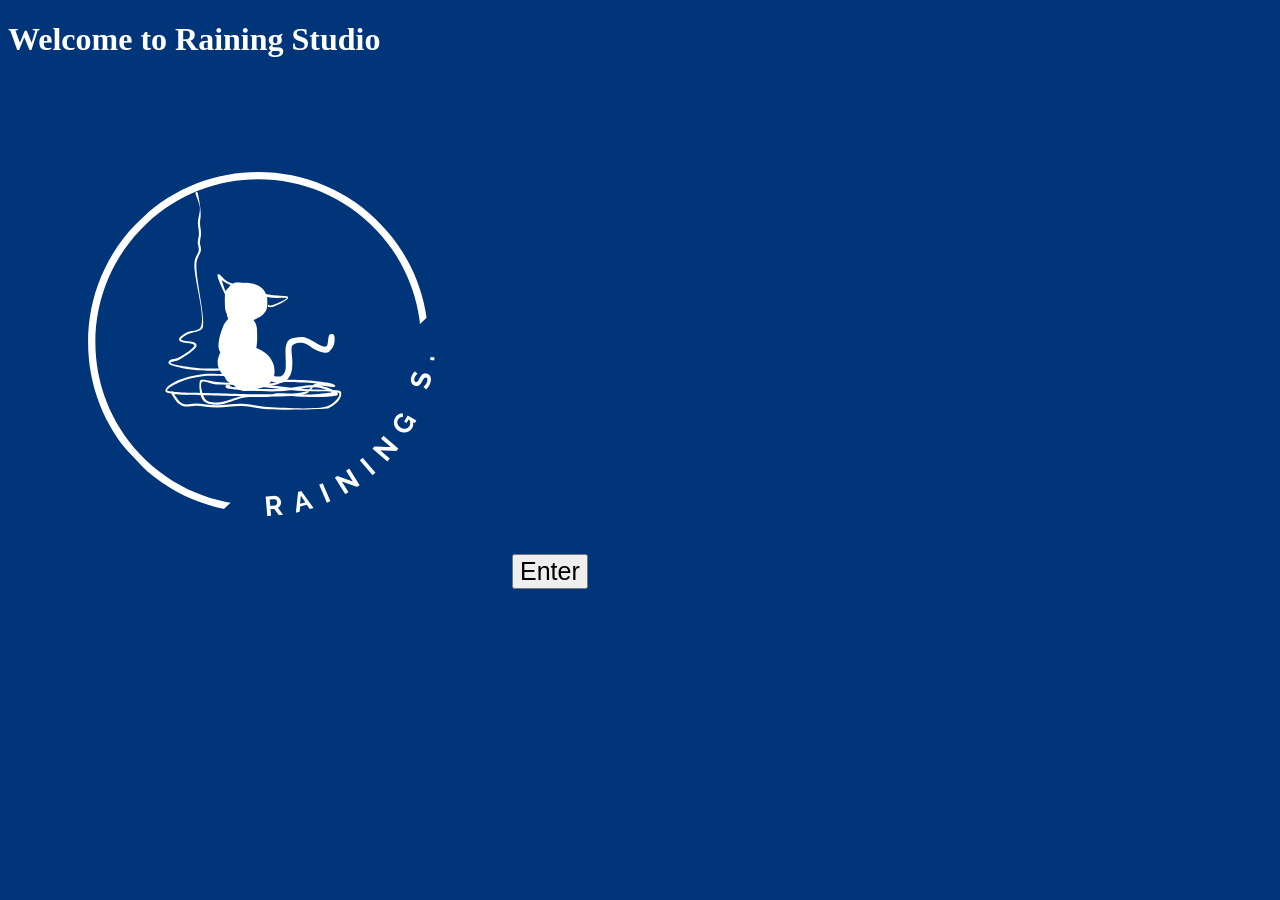
==== index.html @ 1766951b "updated" ====
<!DOCTYPE html>
<html>
<head>
  <title>Raining Studio</title>
  <link rel="stylesheet" href="style.css">
  <script src="script.js"></script>
  <link rel="icon" type="image/x-icon" href="./logo_square.png">
  <meta name="viewport" content="width=device-width, initial-scale=1.0">
</head>
<style media="screen">


</style>
<body class="center">
    <h1 style="color: white;">Welcome to Raining Studio</h1>
    <img src="./logo_square.png">
    <button onclick="document.location='./homepage.html'" style="font-size: 25px; color: black; ">Enter</button>
</body>
</html>
---- style.css ----
body {
  background-color: #00357a;
  
}
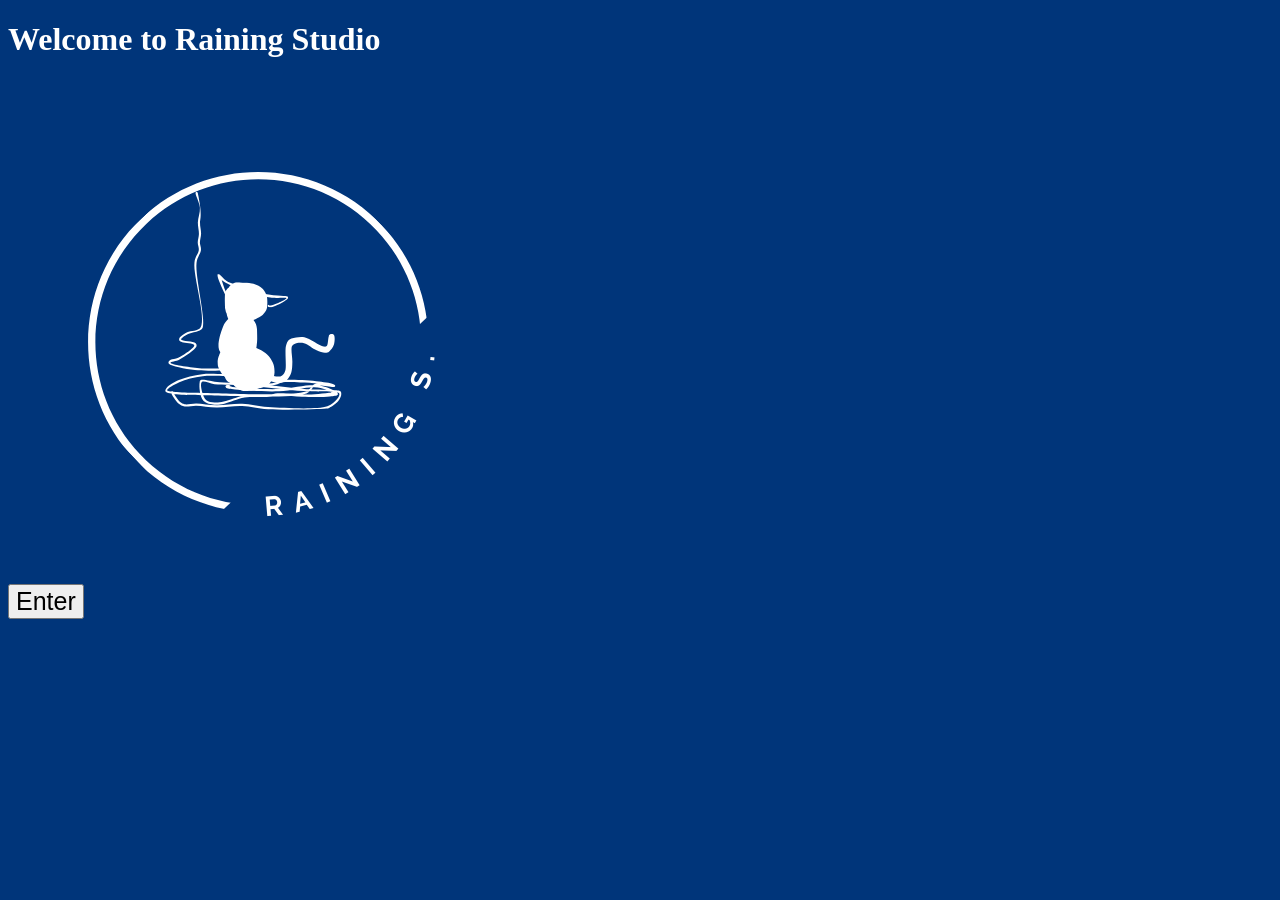
==== commit 631e9735: "updated" ====
--- a/index.html
+++ b/index.html
@@ -11,9 +11,9 @@
 
 
 </style>
-<body class="center">
+<body>
     <h1 style="color: white;">Welcome to Raining Studio</h1>
     <img src="./logo_square.png">
-    <button onclick="document.location='./homepage.html'" style="font-size: 25px; color: black; ">Enter</button>
+    <button class="center" onclick="document.location='./homepage.html'" style="font-size: 25px; color: black; ">Enter</button>
 </body>
 </html>
--- a/style.css
+++ b/style.css
@@ -3,3 +3,13 @@
   
 }
 
+img {
+  max-width: 100%;
+  height: auto;
+}
+
+.center {
+  display: flex;
+  justify-content: center;
+  align-items: center;
+}
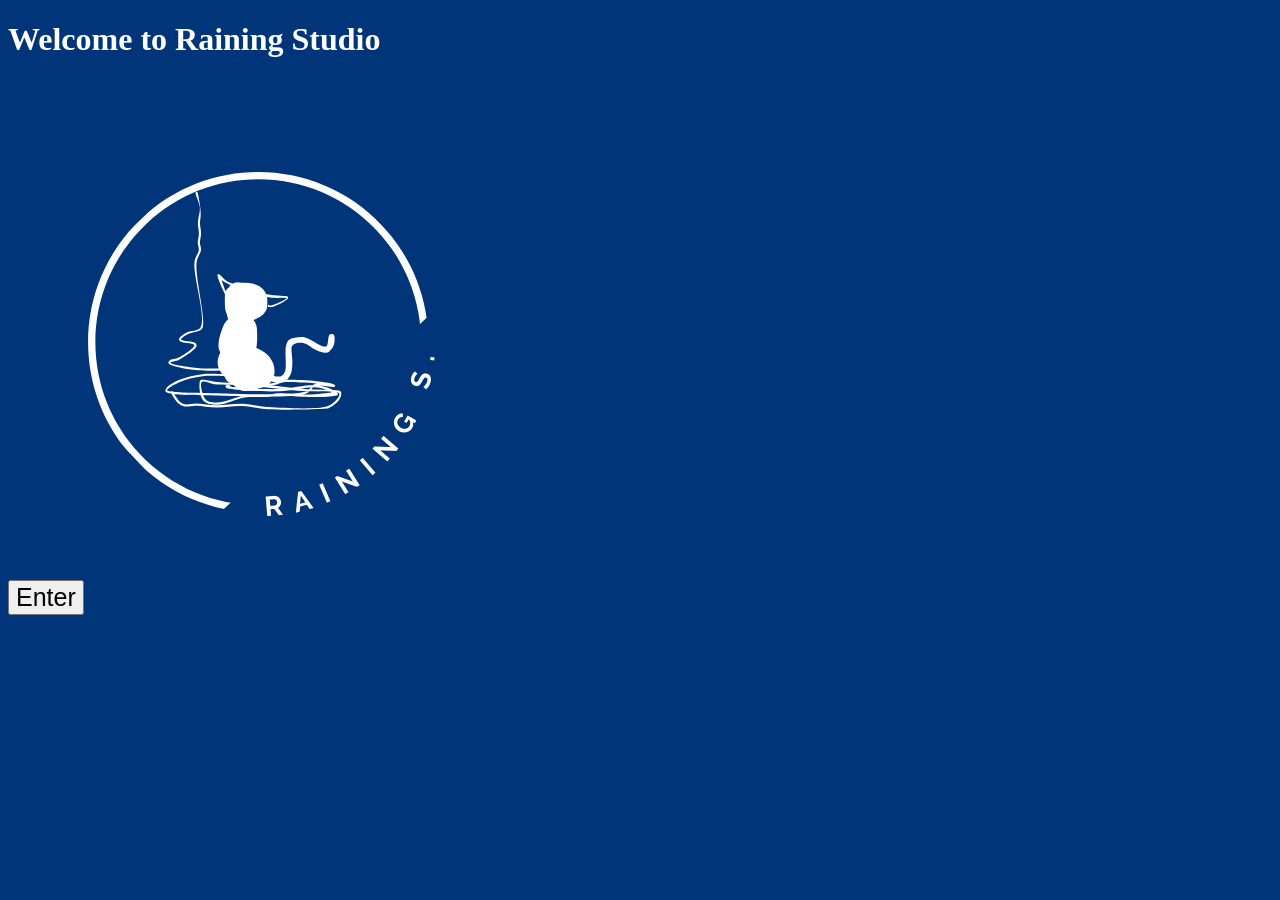
==== commit 0f5a761e: "updated" ====
--- a/index.html
+++ b/index.html
@@ -13,7 +13,7 @@
 </style>
 <body>
     <h1 style="color: white;">Welcome to Raining Studio</h1>
-    <img src="./logo_square.png">
+    <img class="center" src="./logo_square.png">
     <button class="center" onclick="document.location='./homepage.html'" style="font-size: 25px; color: black; ">Enter</button>
 </body>
 </html>
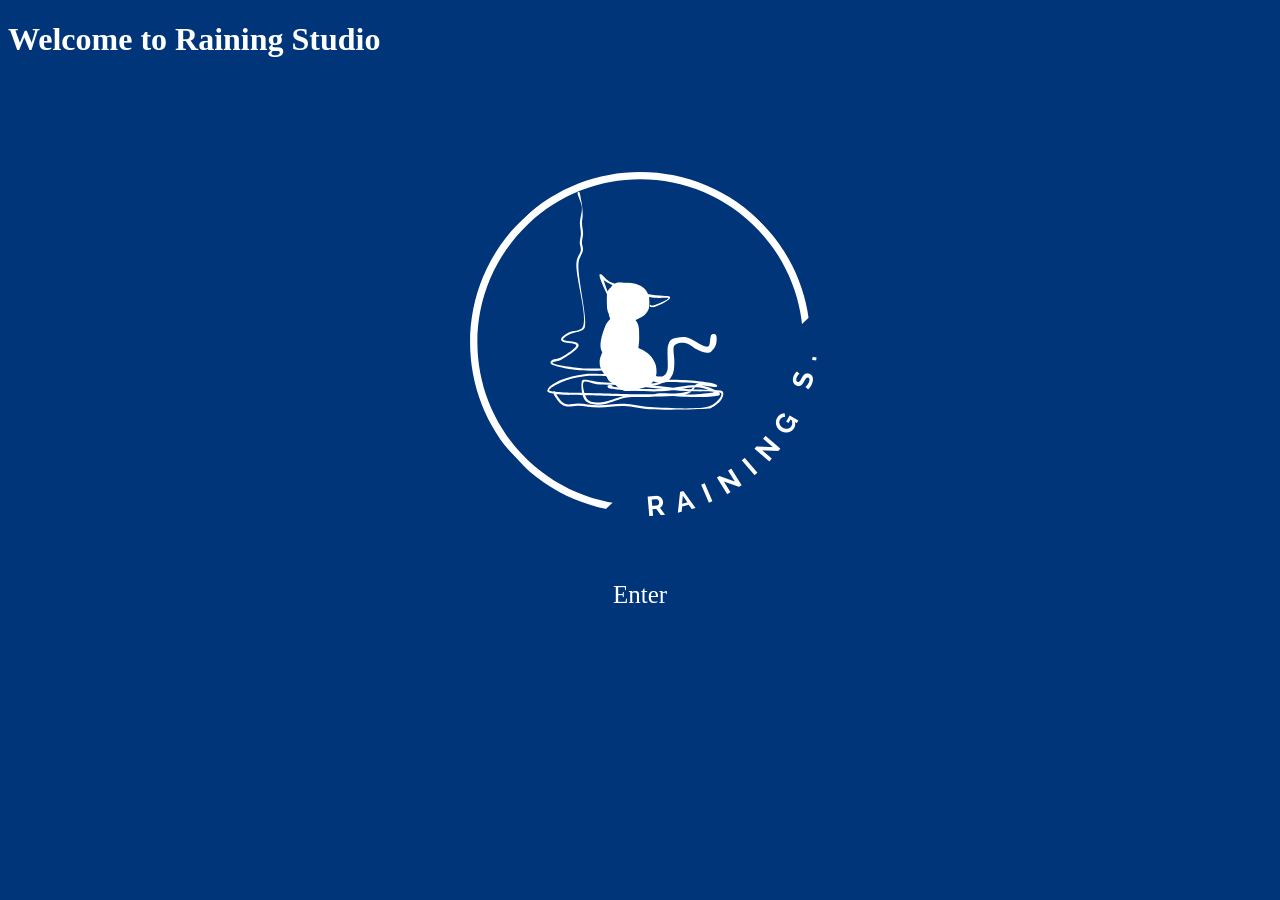
==== commit ce241e50: "updated" ====
--- a/index.html
+++ b/index.html
@@ -12,8 +12,8 @@
 
 </style>
 <body>
-    <h1 style="color: white;">Welcome to Raining Studio</h1>
-    <img class="center" src="./logo_square.png">
-    <button class="center" onclick="document.location='./homepage.html'" style="font-size: 25px; color: black; ">Enter</button>
+    <h1 class="fantasy_font" style="color: white;">Welcome to Raining Studio</h1>
+    <img class="horizontalcenter" src="./logo_square.png" style="margin: auto; ">
+    <button class="horizontalcenter fantasy_font" onclick="document.location='./homepage.html'" style="font-size: 25px; margin: 50px; margin: auto">Enter</button>
 </body>
 </html>
--- a/style.css
+++ b/style.css
@@ -1,15 +1,26 @@
+* {
+  font-family: fantasy;
+}
 body {
   background-color: #00357a;
   
 }
 
-img {
-  max-width: 100%;
-  height: auto;
+.horizontalcenter {
+  display: flex;
+  justify-content: center;
 }
 
-.center {
-  display: flex;
-  justify-content: center;
-  align-items: center;
-}+button {
+  color: white;
+  background-color: transparent;
+  border:0cap;
+}
+button:hover {
+  color: gray;
+}
+
+.bottom-text {
+  margin-top: auto;
+}
+
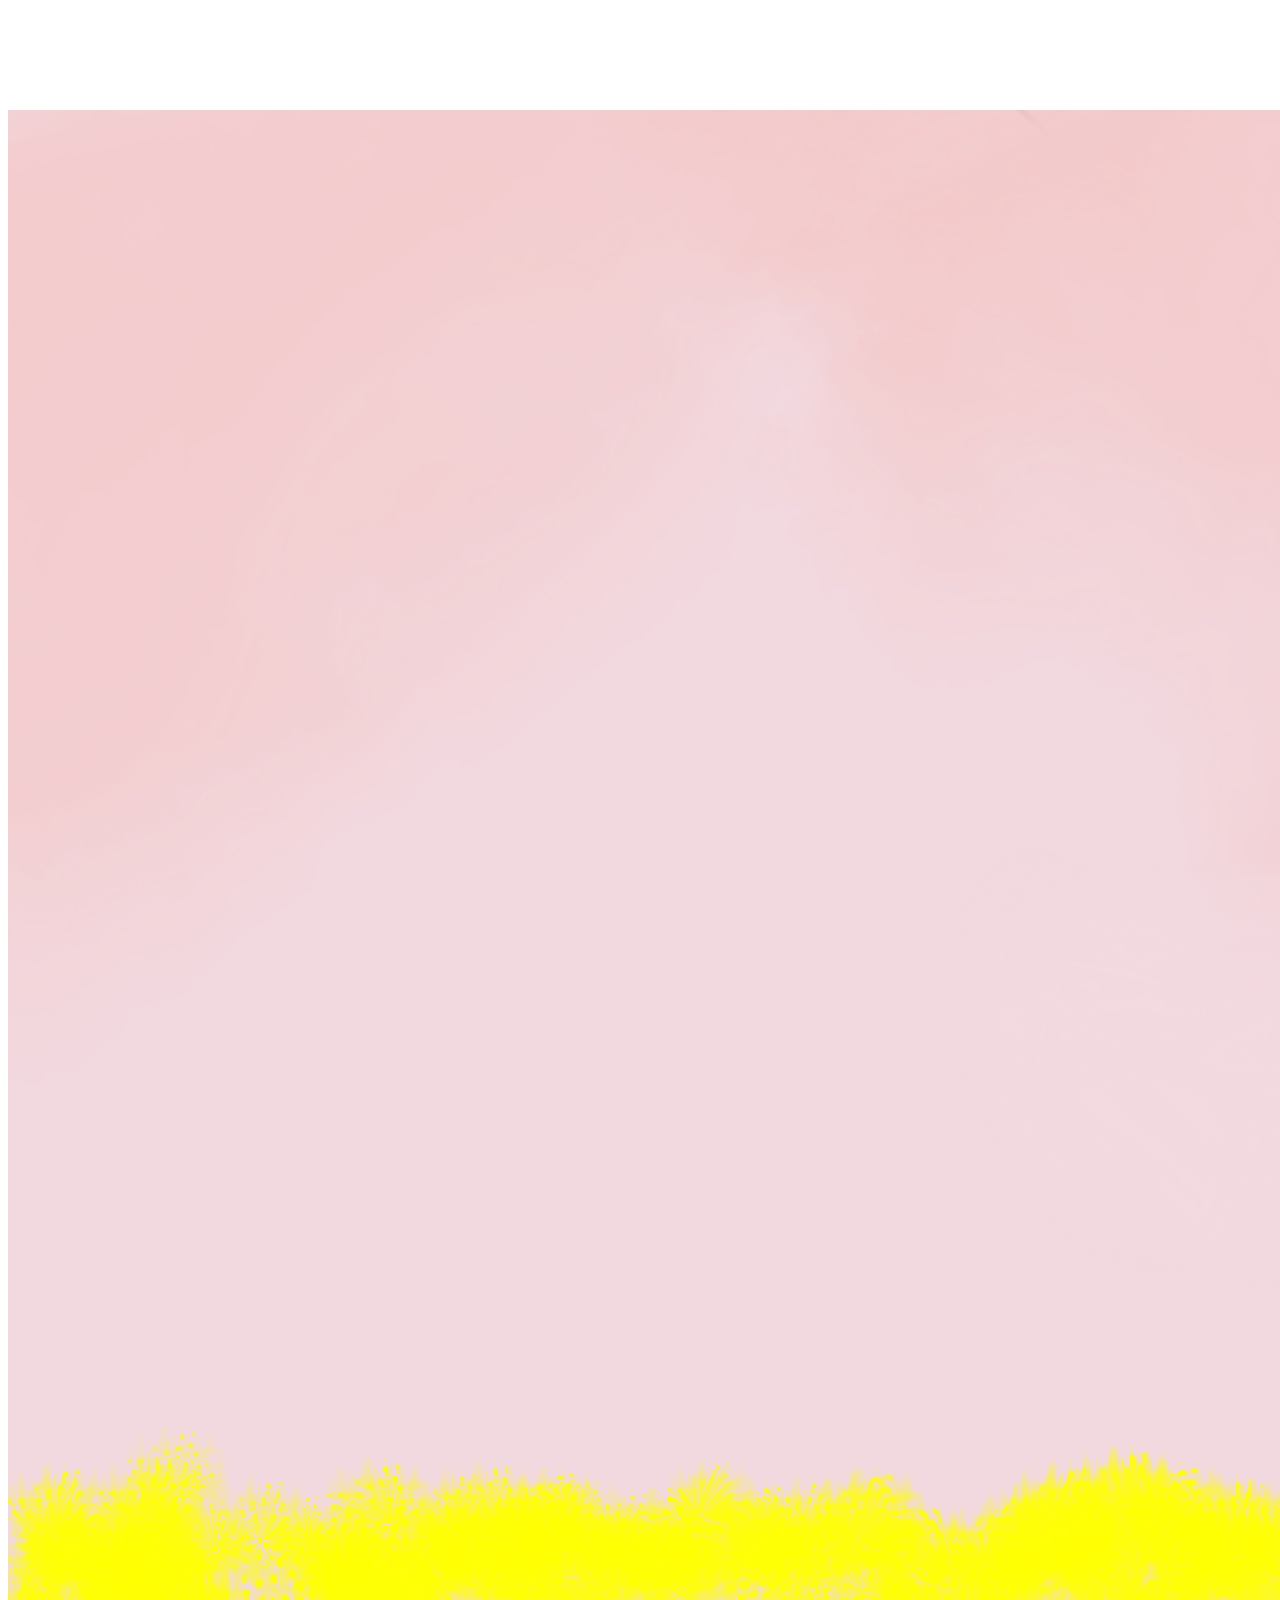
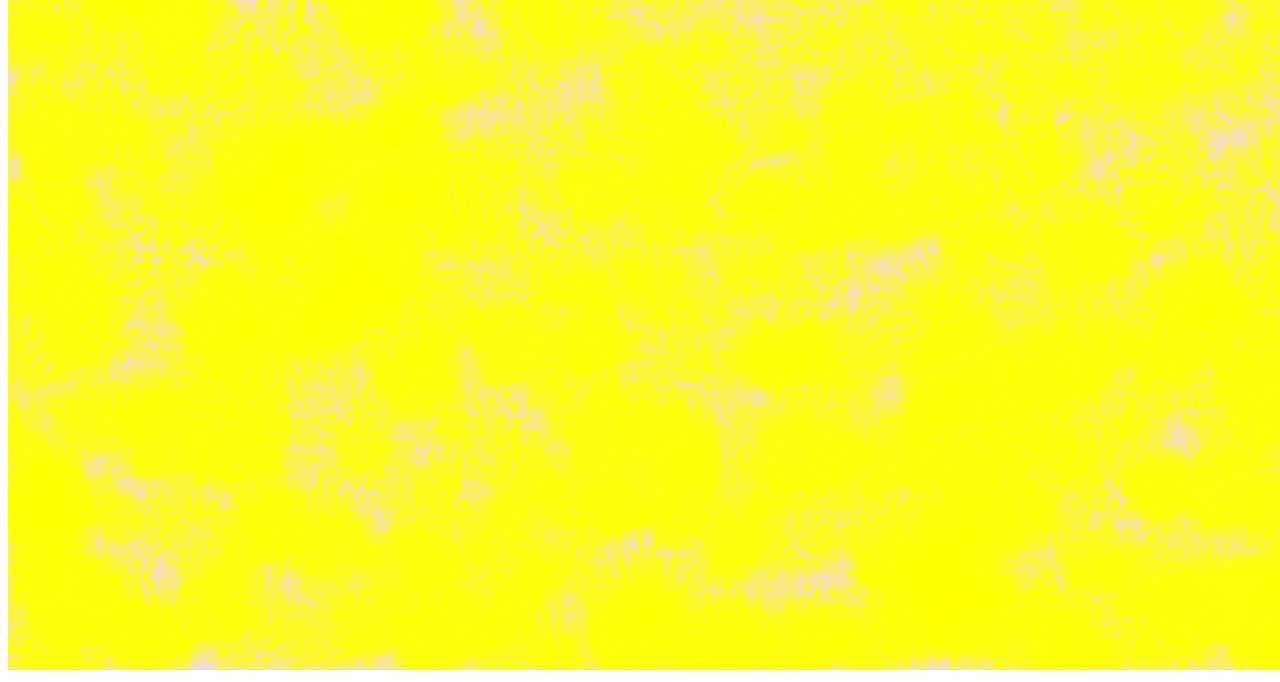
==== commit 906b6553: "mobile background upload" ====
--- a/index.html
+++ b/index.html
@@ -4,7 +4,7 @@
   <title>Raining Studio</title>
   <link rel="stylesheet" href="style.css">
   <script src="script.js"></script>
-  <link rel="icon" type="image/x-icon" href="./logo_square.png">
+  <link rel="icon" type="image/x-icon" href="./newLogo.png">
   <meta name="viewport" content="width=device-width, initial-scale=1.0">
 </head>
 <style media="screen">
@@ -13,7 +13,7 @@
 </style>
 <body>
     <h1 class="fantasy_font" style="color: white;">Welcome to Raining Studio</h1>
-    <img class="horizontalcenter" src="./logo_square.png" style="margin: auto; ">
     <button class="horizontalcenter fantasy_font" onclick="document.location='./homepage.html'" style="font-size: 25px; margin: 50px; margin: auto">Enter</button>
+    <img src="./Home background .jpg">
 </body>
 </html>
--- a/style.css
+++ b/style.css
@@ -1,10 +1,7 @@
 * {
   font-family: fantasy;
 }
-body {
-  background-color: #00357a;
-  
-}
+
 
 .horizontalcenter {
   display: flex;
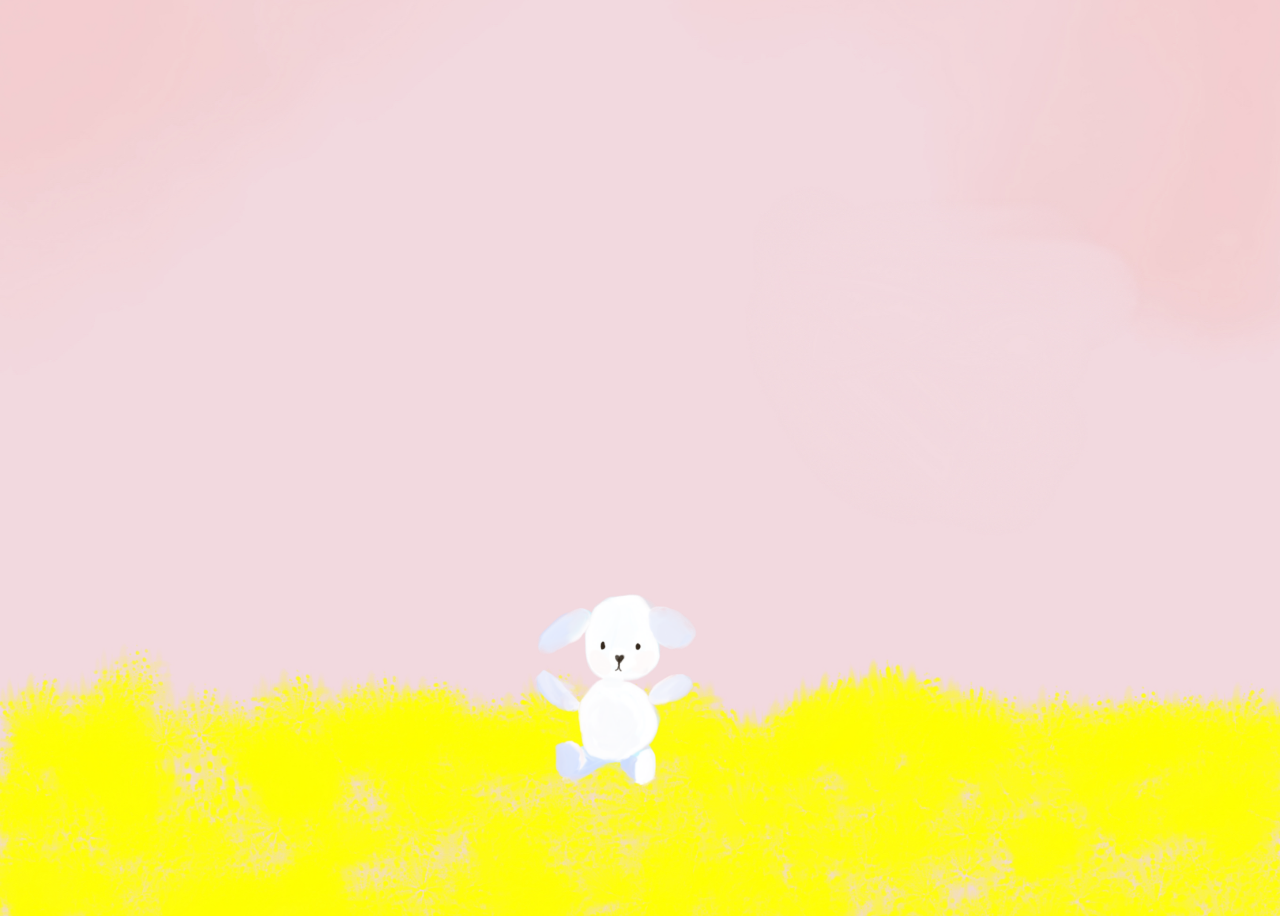
==== commit b2842de8: "fixed position issues" ====
--- a/index.html
+++ b/index.html
@@ -12,8 +12,9 @@
 
 </style>
 <body>
-    <h1 class="fantasy_font" style="color: white;">Welcome to Raining Studio</h1>
-    <button class="horizontalcenter fantasy_font" onclick="document.location='./homepage.html'" style="font-size: 25px; margin: 50px; margin: auto">Enter</button>
-    <img src="./Home background .jpg">
+  <div class="content">
+    <img class="dog" src="./homeDog.png">
+  </div>
 </body>
 </html>
+
--- a/style.css
+++ b/style.css
@@ -1,7 +1,6 @@
 * {
   font-family: fantasy;
 }
-
 
 .horizontalcenter {
   display: flex;
@@ -13,6 +12,7 @@
   background-color: transparent;
   border:0cap;
 }
+
 button:hover {
   color: gray;
 }
@@ -21,3 +21,23 @@
   margin-top: auto;
 }
 
+body {
+  background-image: url(Home\ background\ .jpg);
+  background-size: cover;
+  background-position: center;
+  background-repeat: no-repeat;
+  min-height: 100vh;
+}
+
+.content {
+  position: relative;
+  min-height: 100vh;
+}
+
+.dog {
+  width: 400px;
+  position: absolute;
+  bottom: 0;
+  left: 50%;
+  transform: translateX(-50%);
+}
